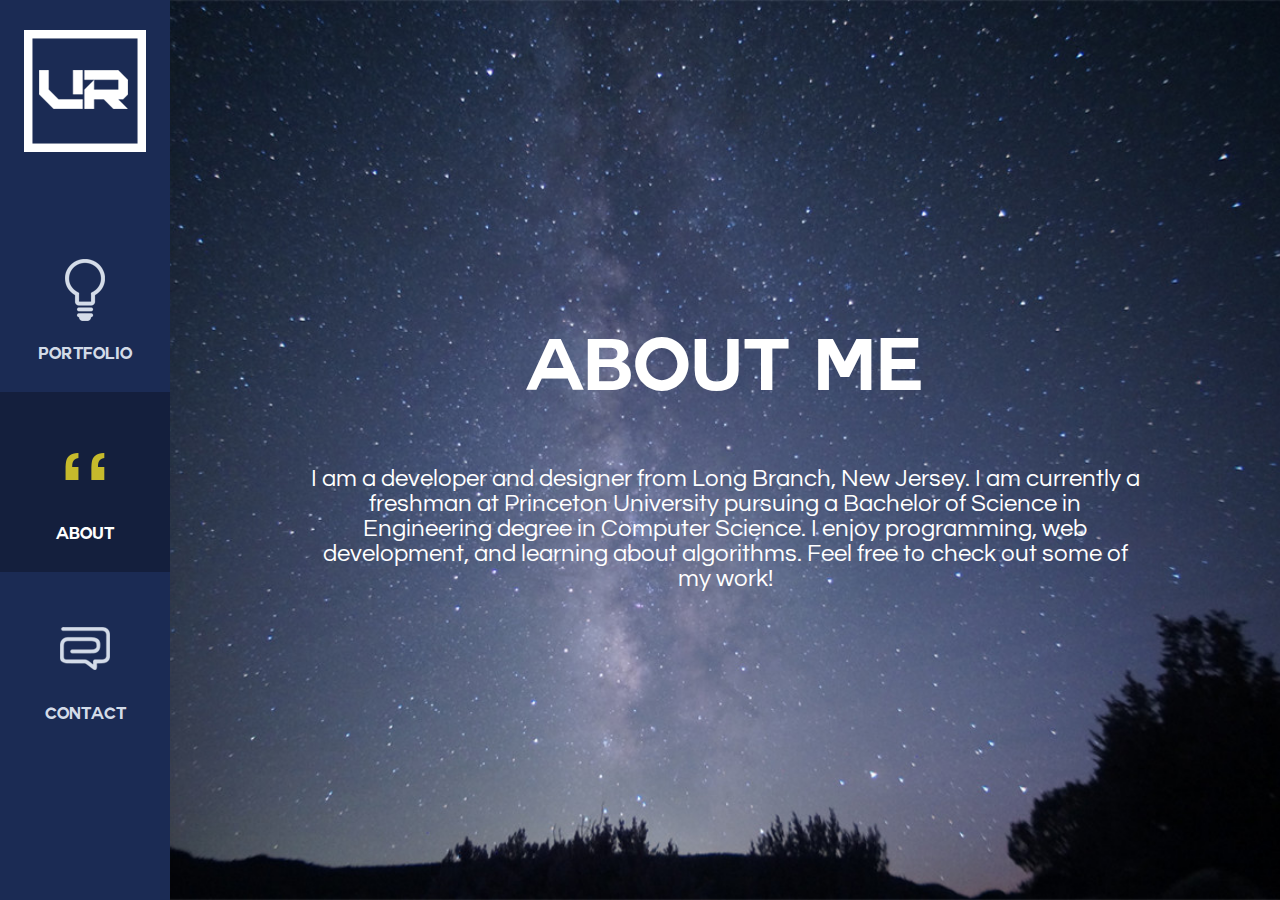
==== about.html @ 4db10eff "main files" ====
<!DOCTYPE html>
<html>
	
<head>
	<meta charset="UTF-8">
	<link href="stylesheet.css" rel="stylesheet" type="text/css">
	<title>Victor Riveros Website</title>
	<meta name="viewport" content="width=device-width, initial-scale=1">
	<link href="https://fonts.googleapis.com/css?family=Questrial" rel="stylesheet">
	<style>
		#about{
			background: url(images/abouthover.png) no-repeat;
			background-color: #141f3d;
			background-position: center 40%;
			color: white;
		}
		p {
			font-family: 'Questrial', sans-serif;
		}
	</style>
</head>

<body>

	<div class="nav-bar">
		<div class="logo">
			<a href="index.html"><img src="images/VRlogo.png"></a>
		</div>
		<a href="portfolio.html"><div class="nav-box" id="portfolio">
			<div class="nav-item">Portfolio</div>
		</div></a>
		<a href="about.html"><div class="nav-box" id="about">
			<div class="nav-item">About</div>
		</div></a>
		<a href="contact.html"><div class="nav-box" id="contact">
			<div class="nav-item">Contact</div>
		</div></a>
		
	</div>

	<div class="section-right">
	<div id="about-text">
		<h1>About Me</h1>
		<p>I am a developer and designer from Long Branch, New Jersey. I am currently a freshman at Princeton University pursuing a Bachelor of Science in Engineering degree in Computer Science. I enjoy programming, web development, and learning about algorithms. Feel free to check out some of my work! </p>
	</div>
	</div>
	

</body>
</html>
---- stylesheet.css ----
@font-face {
    font-family: couture;
    src: url(assets/couture-bld.otf);
}

body{
	font-family: couture;
	background: url(images/bg.jpg) no-repeat fixed; 
	background-position: 10%;
	-webkit-background-size: cover
    -moz-background-size: cover;
    -o-background-size: cover;
    background-size: cover;
    position: relative;
}

html, body{
	margin:0; 
 	padding:0; 
 	height:100%; 
 	width: 100%;
}

h1{
	color: white;
	font-size: 72px;
}

h2{
	color: white;
	font-size: 30px;
}
p{
	color: white;
	font-size: 24px;
}
a{
	text-decoration: none;
}
.name{
	text-align: center;
	margin-bottom: 120px;

}
.line{
	font-size: 48px;
}
.nav-bar{
	display: inline;
	background-color: #1b2b54;
	height: 100%;
	width: 170px;
	position: fixed;
	left: 0;
}


.logo{
	margin-top: 30px;
	margin-bottom: 60px;
}
.nav-box{
	color: #d3dbe8;
	text-align: center;
	height: 20%;
	width: 100%;
}
.nav-item{
	position: relative;
	top: 75%
}
#portfolio{
	background: url(images/portfolio.png) no-repeat;
	background-position: center 40%;
}
#portfolio:hover{
	background: url(images/portfoliohover.png) no-repeat;
	background-color: #141f3d;
	background-position: center 40%;
	color: white;
}
#about{
	background: url(images/about.png) no-repeat;
	background-position: center 40%;
}
#about:hover{
	background: url(images/abouthover.png) no-repeat;
	background-color: #141f3d;
	background-position: center 40%;
	color: white;
}
#contact{
	background: url(images/contact.png) no-repeat;
	background-position: center 40%;
}
#contact:hover{
	background: url(images/contacthover.png) no-repeat;
	background-color: #141f3d;
	background-position: center 40%;
	color: white;
}
.section-right{
	display: inline;
	right: 0;
	height: 100%;
	width: calc(100% - 170px);
    position: absolute;
}
.right-text{
	position: relative;
 	top: 50%;
 	transform: translateY(-50%);
}
.learn-more{
	/*display: inline;*/
	margin: 0;
	text-align: center;
}
.learn-box{
	margin: 0 auto;
	text-align: center;
	padding: 10px 10px 5px 10px;
	width: 175px; 
	/*height: 50px;*/
	border: 2px solid white;
}
.dev{
	text-align: center;
	margin-bottom: 80px;
}
img{
	display: block;
	margin: 0 auto;
}
.arrow{
	margin-top: 50px;
}
#target{
	position: absolute;
	width: calc(100% - 170px);
	height: 100%;
	background-color: red;
	right: 0;
	top: 100%;
}
form{
	margin: 0 auto;
}
input, textarea{
	width: 350px;
	height: 30px;
	font-family: "Lucida Sans Unicode", "Lucida Grande", sans-serif;
	font-size: 12px;
}
textarea{
	height: 100px;
	font-family: "Lucida Sans Unicode", "Lucida Grande", sans-serif;
}
#form{
	position: relative;
 	top: 50%;
 	transform: translateY(-50%);
 	text-align: center;
}
#submit{
	background-color: #1b2b54;
	color: white;
	font-family: couture;
	border: none;
	-webkit-appearance: none;
	width: 100px;
	height: 40px;
	padding: 0;
}
.yellow{
	transition: background-color 0.7s ease;
	width: 100%;
	height: 100%;
}
.yellow:hover{
	background-color: #c5b931;
	opacity: 0.7;
}
#left-yellow:hover {
	opacity: 0.8;
}
.port-text-div {
	pointer-events:none;
	opacity: 0;
	transition: opacity 0.7s ease;
}
.section:hover .port-text-div {
	opacity: 1;
}
#left {
	height: 100%;
	width: 50%;
	float: left;
	background: url('images/pong.png') no-repeat center center;
	background-size: auto 100%;
}
#left:hover {
	background: url('images/pong.gif') no-repeat center center;
	background-size: auto 100%;

}
#top-right {
	height: 50%;
	width: 50%;
	float: right;
	background: url('images/calculator.png') no-repeat center top;
	background-size: 100% auto;
}
#top-right:hover {
	background: url('images/calculator.gif') no-repeat center top;
	background-size: 100% auto;
}
#bottom-right{
	height: 50%;
	width: 50%;
	float: right;
	background: url('images/tictac.png') no-repeat center center; 
	background-size: cover;
}
#bottom-right:hover {
	background: url('images/tictac.gif') no-repeat center center; 
	background-repeat: no-repeat;
	background-size: cover;
	background-position: center;
}
.portfolio-text{
	position: absolute;
	bottom: 0;
	color: white;
	padding-left: 20px;
	/*transition: all 0.7s ease;*/
}

.section{
	position: relative;
	transition: all 0.7s ease;
}
.section:hover{
	color: #141f3d;
}
.portfolio-div{
	width: 100%;
	height: 100%;
}
#about-text{
	width: 75%;
	text-align: center;
	position: absolute;
    top: 50%;
    left: 50%;
    transform: translate(-50%, -50%);
}
#thank-you-text {
	text-align: center;
	position: absolute;
    top: 50%;
    left: 50%;
    transform: translate(-50%, -50%);
}
@media (min-width: 974px){
	#left, #left:hover {
		background-size: cover;
		background-position: center center;
	}
	
}
@media (max-width: : 590px) {
	#top-right, #top-right:hover {
		background-size: cover;
		background-position: center center;
	}
}
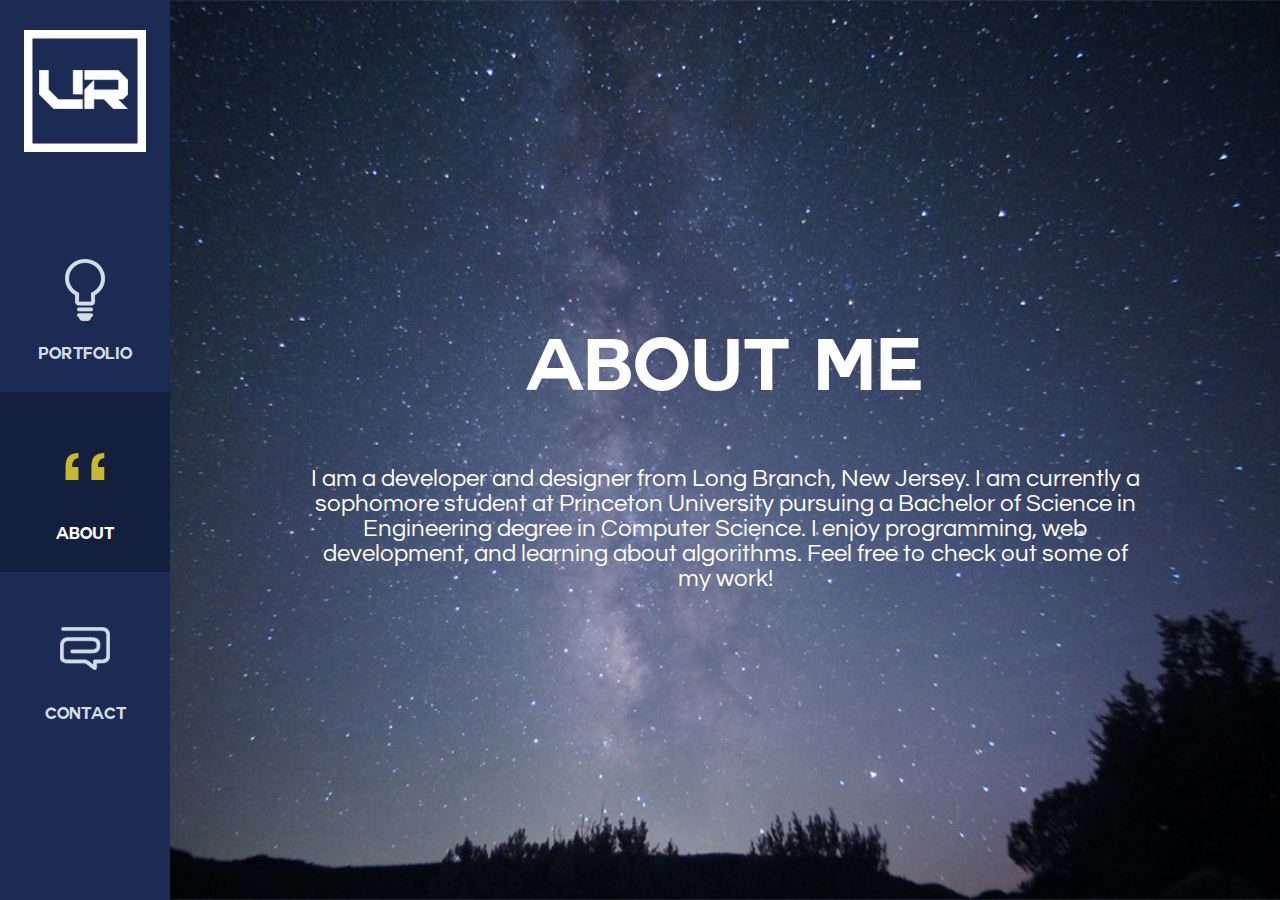
==== commit 1c6d2169: "updated changes" ====
--- a/about.html
+++ b/about.html
@@ -41,7 +41,7 @@
 	<div class="section-right">
 	<div id="about-text">
 		<h1>About Me</h1>
-		<p>I am a developer and designer from Long Branch, New Jersey. I am currently a freshman at Princeton University pursuing a Bachelor of Science in Engineering degree in Computer Science. I enjoy programming, web development, and learning about algorithms. Feel free to check out some of my work! </p>
+		<p>I am a developer and designer from Long Branch, New Jersey. I am currently a sophomore student at Princeton University pursuing a Bachelor of Science in Engineering degree in Computer Science. I enjoy programming, web development, and learning about algorithms. Feel free to check out some of my <a href = "portfolio.html" id="work">work</a>!</p>
 	</div>
 	</div>
 	
--- a/stylesheet.css
+++ b/stylesheet.css
@@ -36,6 +36,7 @@
 }
 a{
 	text-decoration: none;
+	color: white;
 }
 .name{
 	text-align: center;
@@ -262,6 +263,9 @@
     left: 50%;
     transform: translate(-50%, -50%);
 }
+#work:hover {
+    color: #c6c33d;
+}
 @media (min-width: 974px){
 	#left, #left:hover {
 		background-size: cover;
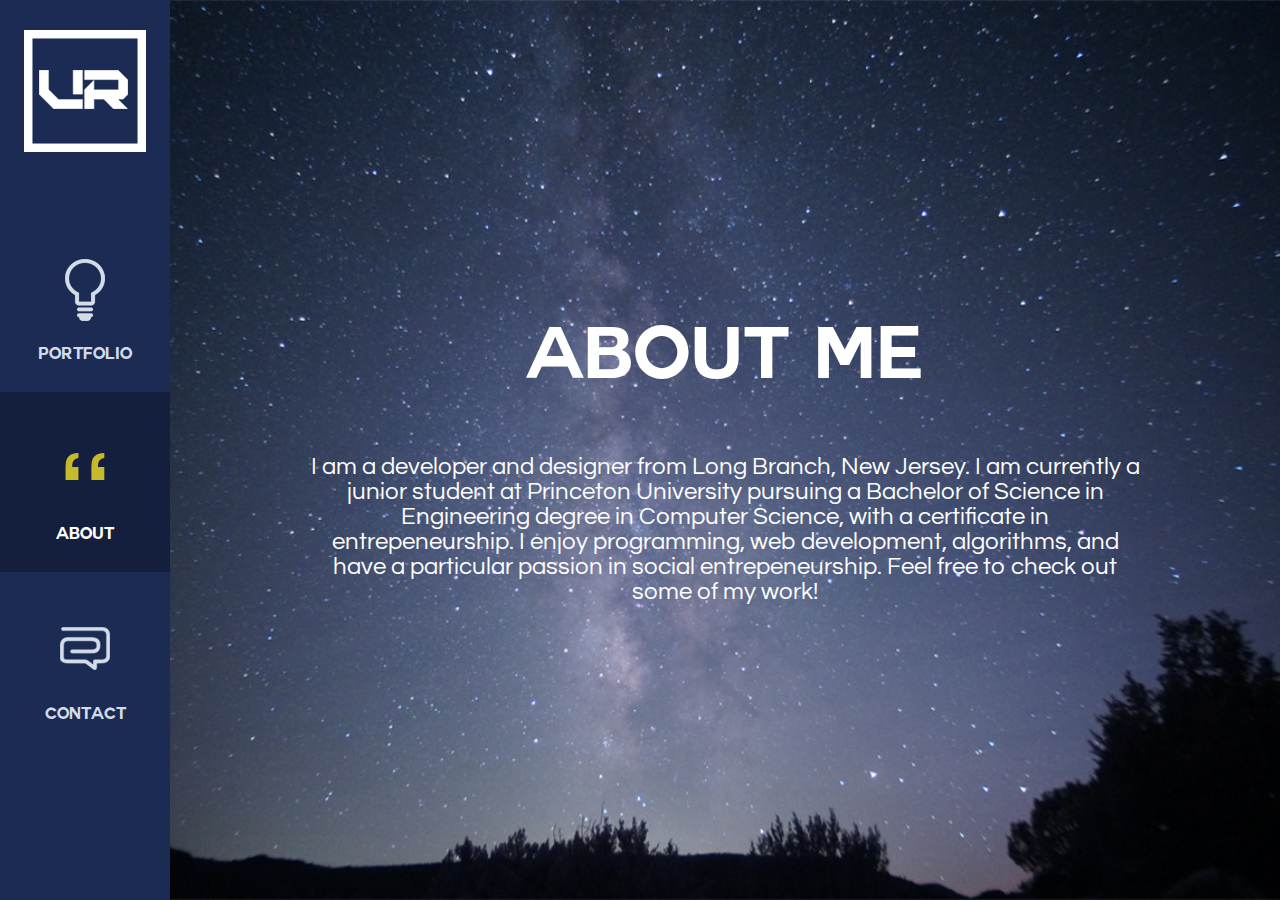
==== commit cd699587: "design change 2" ====
--- a/about.html
+++ b/about.html
@@ -41,7 +41,7 @@
 	<div class="section-right">
 	<div id="about-text">
 		<h1>About Me</h1>
-		<p>I am a developer and designer from Long Branch, New Jersey. I am currently a sophomore student at Princeton University pursuing a Bachelor of Science in Engineering degree in Computer Science. I enjoy programming, web development, and learning about algorithms. Feel free to check out some of my <a href = "portfolio.html" id="work">work</a>!</p>
+		<p>I am a developer and designer from Long Branch, New Jersey. I am currently a junior student at Princeton University pursuing a Bachelor of Science in Engineering degree in Computer Science, with a certificate in entrepeneurship. I enjoy programming, web development, algorithms, and have a particular passion in social entrepeneurship. Feel free to check out some of my <a href = "portfolio.html" id="work">work</a>!</p>
 	</div>
 	</div>
 	
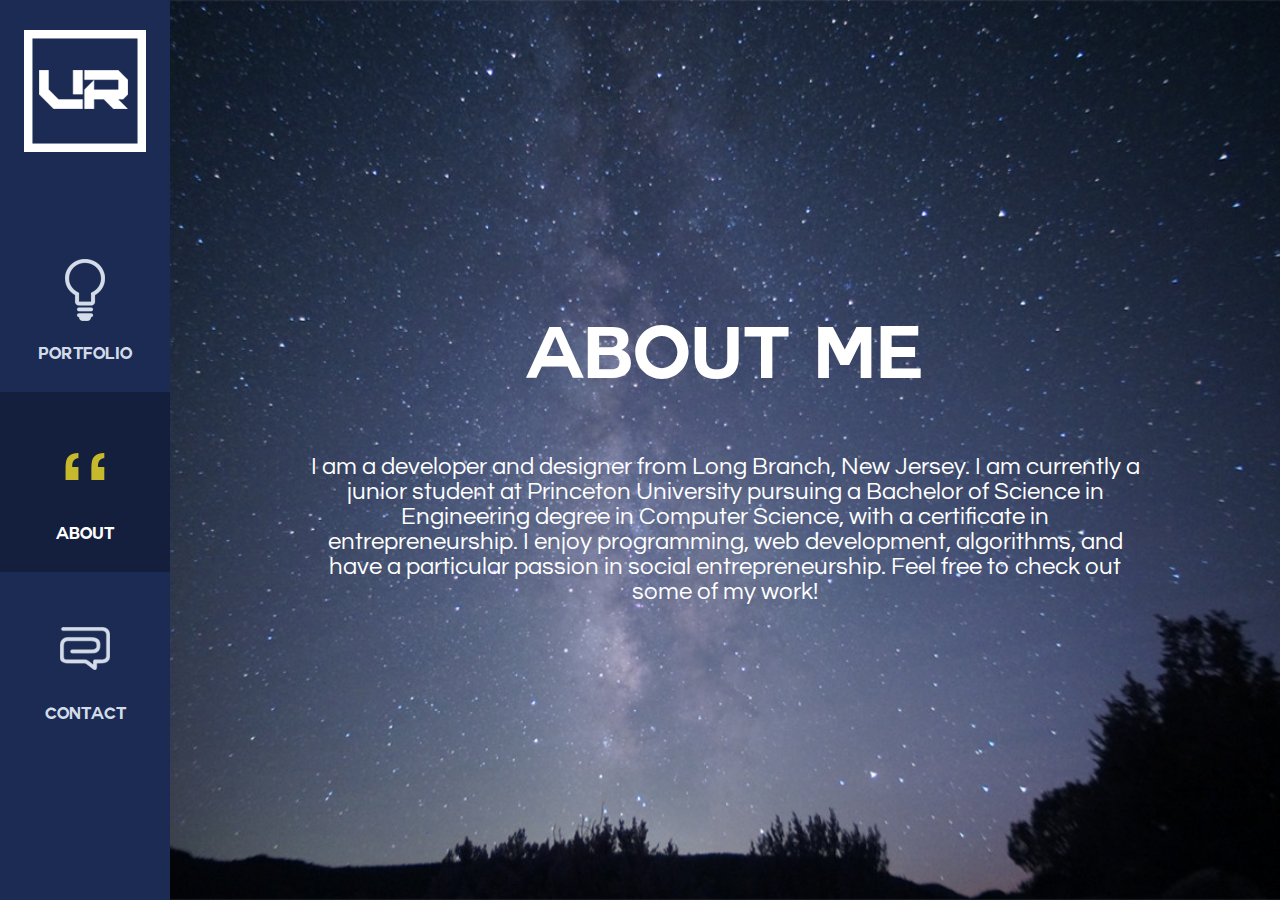
==== commit e75e74ed: "spell check" ====
--- a/about.html
+++ b/about.html
@@ -41,7 +41,7 @@
 	<div class="section-right">
 	<div id="about-text">
 		<h1>About Me</h1>
-		<p>I am a developer and designer from Long Branch, New Jersey. I am currently a junior student at Princeton University pursuing a Bachelor of Science in Engineering degree in Computer Science, with a certificate in entrepeneurship. I enjoy programming, web development, algorithms, and have a particular passion in social entrepeneurship. Feel free to check out some of my <a href = "portfolio.html" id="work">work</a>!</p>
+		<p>I am a developer and designer from Long Branch, New Jersey. I am currently a junior student at Princeton University pursuing a Bachelor of Science in Engineering degree in Computer Science, with a certificate in entrepreneurship. I enjoy programming, web development, algorithms, and have a particular passion in social entrepreneurship. Feel free to check out some of my <a href = "portfolio.html" id="work">work</a>!</p>
 	</div>
 	</div>
 	
